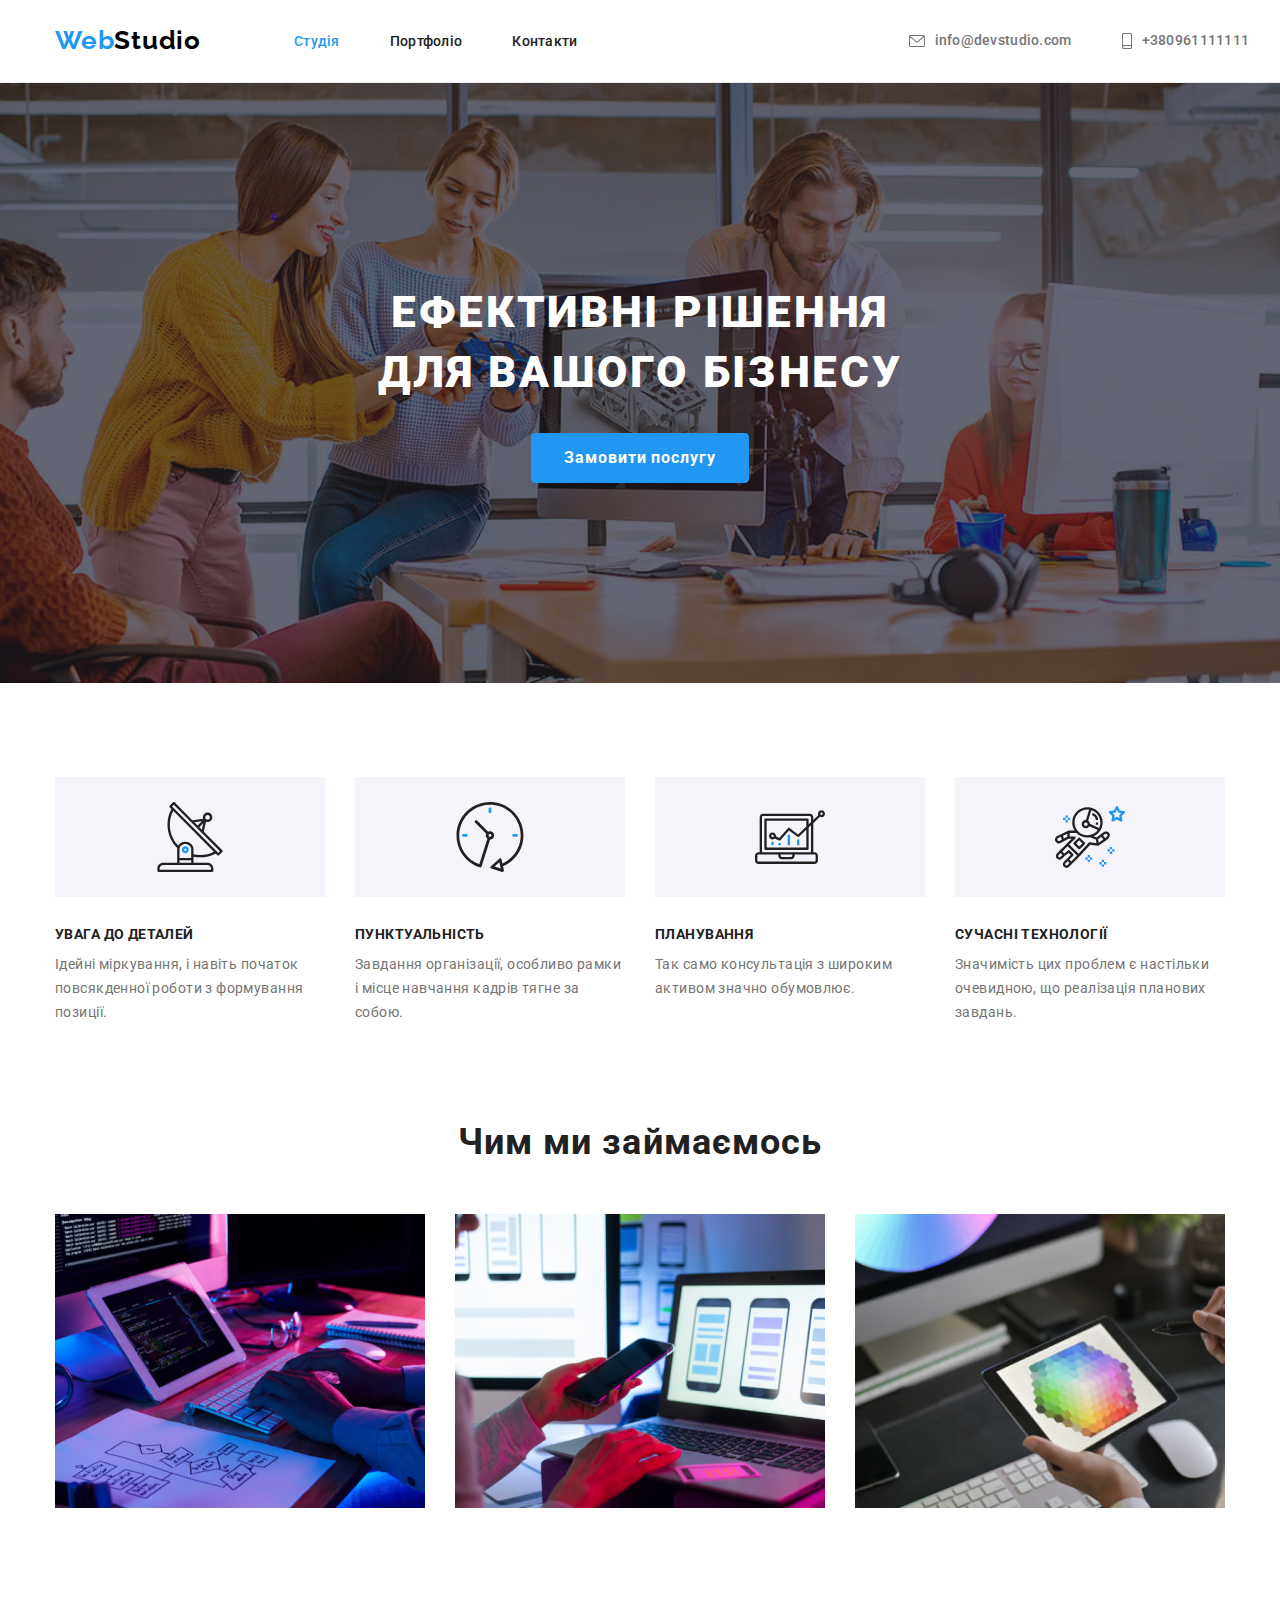
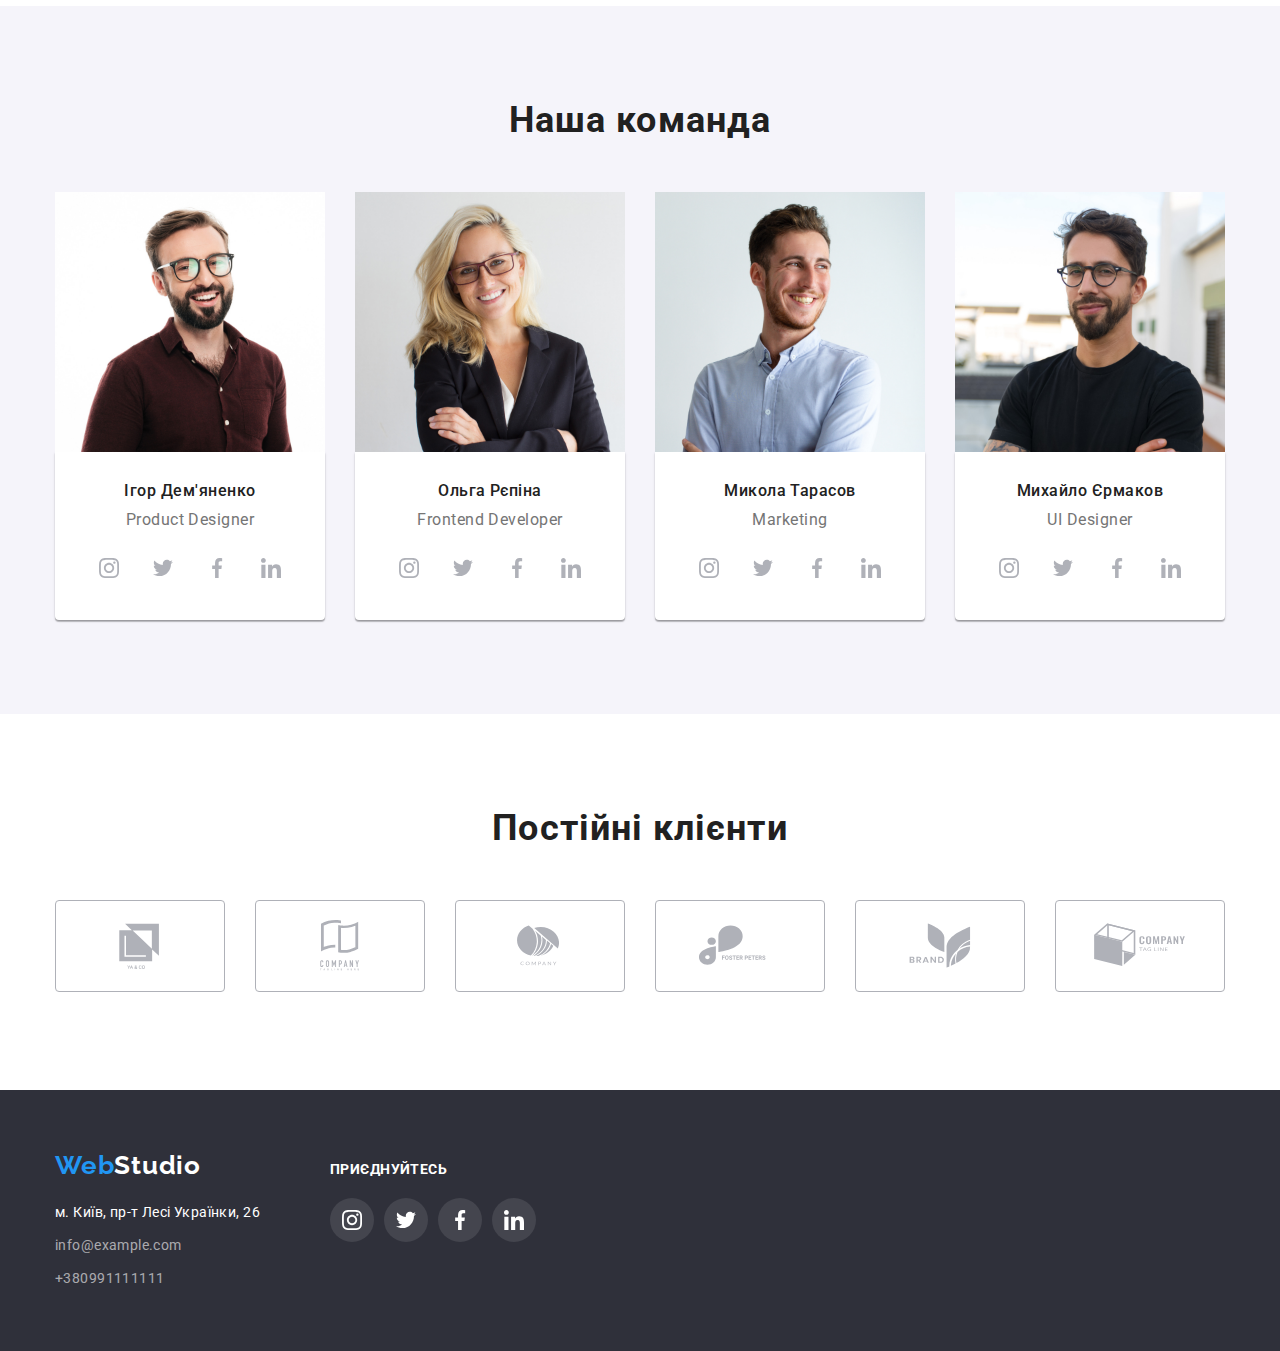
==== index.html @ d28029c6 "Добавляє файли з 4 домашки" ====
<!DOCTYPE html>
<html lang="ua">
  <head>
    <meta charset="UTF-8" />
    <meta http-equiv="X-UA-Compatible" content="IE=edge" />
    <meta name="viewport" content="width=device-width, initial-scale=1.0" />
    <title>WebStudio</title>
    <!-- Шрифти goolge fonts -->
    <link rel="preconnect" href="https://fonts.googleapis.com" />
    <link rel="preconnect" href="https://fonts.gstatic.com" crossorigin />
    <link
      href="https://fonts.googleapis.com/css2?family=Raleway:wght@700&family=Roboto:wght@400;500;700;900&display=swap"
      rel="stylesheet"
    />
    <!-- Нормалізатор стилів -->
    <link
      rel="stylesheet"
      href="https://cdnjs.cloudflare.com/ajax/libs/modern-normalize/1.1.0/modern-normalize.min.css"
    />
    <!-- Таблиця стилів -->
    <link rel="stylesheet" href="./css/styles.css" />
  </head>
  <body>
    <!-- Шапка сайту -->

    <header class="header">
      <div class="container header-container">
        <a class="header-link link" href="index.html"><span>Web</span>Studio</a>
        <nav class="nav">
          <ul class="nav-list">
            <li class="nav-item list">
              <a class="nav-link link current" href="index.html">Студія</a>
            </li>
            <li class="nav-item list">
              <a class="nav-link link" href="portfolio.html">Портфоліо</a>
            </li>
            <li class="nav-item list">
              <a class="nav-link link" href="">Контакти</a>
            </li>
          </ul>
        </nav>
        <div class="header-wrapper">
          <ul class="header-list">
            <li class="header-item list">
              <a class="header-mail link" href="mailto:info@devstudio.com">
                <svg class="header-icon" width="16" height="12">
                  <use href="images/icons/symbol-defs.svg#icon-sms"></use>
                </svg>
                info@devstudio.com
              </a>
            </li>
            <li class="header-item list">
              <a class="header-phone link" href="tel:+380961111111">
                <svg class="header-icon" width="10" height="16">
                  <use href="images/icons/symbol-defs.svg#icon-smartphone"></use>
                </svg>
                +380961111111
              </a>
            </li>
          </ul>
        </div>
      </div>
    </header>

    <!-- Основний вміст сторінки -->

    <main>
      <!-- Герой -->

      <section class="hero">
        <div class="container">
          <h1 class="hero-title">Ефективні рішення<br />для вашого бізнесу</h1>
          <button class="hero-btn" type="button">Замовити послугу</button>
        </div>
      </section>

      <!-- Секція переваги -->

      <section class="advantages">
        <div class="container">
          <h2 hidden>Наші переваги</h2>
          <ul class="advantages-list">
            <li class="advantages-item list">
              <div class="advantages-icons">
                <svg class="advantages-icon">
                  <use href="./images/icons/symbol-defs.svg#icon-antenna"></use>
                </svg>
              </div>
              <h3 class="advantages-title">Увага до деталей</h3>
              <p class="advantages-text">
                Ідейні міркування, і навіть початок повсякденної роботи з формування позиції.
              </p>
            </li>
            <li class="advantages-item list">
              <div class="advantages-icons">
                <svg class="advantages-icon">
                  <use href="./images/icons/symbol-defs.svg#icon-clock"></use>
                </svg>
              </div>
              <h3 class="advantages-title">Пунктуальність</h3>
              <p class="advantages-text">
                Завдання організації, особливо рамки і місце навчання кадрів тягне за собою.
              </p>
            </li>
            <li class="advantages-item list">
              <div class="advantages-icons">
                <svg class="advantages-icon">
                  <use href="./images/icons/symbol-defs.svg#icon-diagram"></use>
                </svg>
              </div>
              <h3 class="advantages-title">Планування</h3>
              <p class="advantages-text">
                Так само консультація з широким активом значно обумовлює.
              </p>
            </li>
            <li class="advantages-item list">
              <div class="advantages-icons">
                <svg class="advantages-icon">
                  <use href="./images/icons/symbol-defs.svg#icon-astronaut"></use>
                </svg>
              </div>
              <h3 class="advantages-title">Сучасні технології</h3>
              <p class="advantages-text">
                Значимість цих проблем є настільки очевидною, що реалізація планових завдань.
              </p>
            </li>
          </ul>
        </div>
      </section>

      <!-- Секція заняття-->

      <section class="work">
        <div class="container">
          <h2 class="work-title">Чим ми займаємось</h2>
          <ul class="work-list">
            <li class="work-item list">
              <img
                class="work-img"
                src="./images/box1.jpg"
                alt="робота з текстом"
                width="370"
                height="294"
              />
            </li>
            <li class="work-item list">
              <img
                class="work-img"
                src="./images/box2.jpg"
                alt="робота з комп'ютером та телефоном"
                width="370"
                height="294"
              />
            </li>
            <li class="work-item list">
              <img
                class="work-img"
                src="./images/box3.jpg"
                alt="робота з планшетом"
                width="370"
                height="294"
              />
            </li>
          </ul>
        </div>
      </section>

      <!-- Секція команда-->

      <section class="team">
        <div class="container">
          <h2 class="team-title">Наша команда</h2>
          <ul class="team-list">
            <li class="team-item list">
              <img
                class="team-img no-gap"
                src="./images/img4.jpg"
                alt="усміхнена людина"
                width="270"
                height="260"
              />
              <div class="team-wrapper">
                <h3 class="team-subtitle">Ігор Дем'яненко</h3>
                <p class="team-text" lang="en">Product Designer</p>
                <ul class="team-icon">
                  <li class="team-icon-list list">
                    <a class="team-link" href="">
                      <svg class="team-icons">
                        <use href="images/icons/symbol-defs.svg#icon-instagram"></use>
                      </svg>
                    </a>
                  </li>
                  <li class="team-icon-list list">
                    <a class="team-link" href="">
                      <svg class="team-icons">
                        <use href="images/icons/symbol-defs.svg#icon-twitter"></use>
                      </svg>
                    </a>
                  </li>
                  <li class="team-icon-list list">
                    <a class="team-link" href="">
                      <svg class="team-icons">
                        <use href="images/icons/symbol-defs.svg#icon-facebook"></use>
                      </svg>
                    </a>
                  </li>
                  <li class="team-icon-list list">
                    <a class="team-link" href="">
                      <svg class="team-icons">
                        <use href="images/icons/symbol-defs.svg#icon-linkedin-1"></use>
                      </svg>
                    </a>
                  </li>
                </ul>
              </div>
            </li>
            <li class="team-item list">
              <img
                class="team-img no-gap"
                src="./images/img1.jpg"
                alt="усміхнена людина"
                width="270"
                height="260"
              />
              <div class="team-wrapper">
                <h3 class="team-subtitle">Ольга Рєпіна</h3>
                <p class="team-text" lang="en">Frontend Developer</p>
                <ul class="team-icon">
                  <li class="team-icon-list list">
                    <a class="team-link" href="">
                      <svg class="team-icons">
                        <use href="images/icons/symbol-defs.svg#icon-instagram"></use>
                      </svg>
                    </a>
                  </li>
                  <li class="team-icon-list list">
                    <a class="team-link" href="">
                      <svg class="team-icons">
                        <use href="images/icons/symbol-defs.svg#icon-twitter"></use>
                      </svg>
                    </a>
                  </li>
                  <li class="team-icon-list list">
                    <a class="team-link" href="">
                      <svg class="team-icons">
                        <use href="images/icons/symbol-defs.svg#icon-facebook"></use>
                      </svg>
                    </a>
                  </li>
                  <li class="team-icon-list list">
                    <a class="team-link" href="">
                      <svg class="team-icons">
                        <use href="images/icons/symbol-defs.svg#icon-linkedin-1"></use>
                      </svg>
                    </a>
                  </li>
                </ul>
              </div>
            </li>
            <li class="team-item list">
              <img
                class="team-img no-gap"
                src="./images/img2.jpg"
                alt="усміхнена людина"
                width="270"
                height="260"
              />
              <div class="team-wrapper">
                <h3 class="team-subtitle">Микола Тарасов</h3>
                <p class="team-text" lang="en">Marketing</p>
                <ul class="team-icon">
                  <li class="team-icon-list list">
                    <a class="team-link" href="">
                      <svg class="team-icons">
                        <use href="images/icons/symbol-defs.svg#icon-instagram"></use>
                      </svg>
                    </a>
                  </li>
                  <li class="team-icon-list list">
                    <a class="team-link" href="">
                      <svg class="team-icons">
                        <use href="images/icons/symbol-defs.svg#icon-twitter"></use>
                      </svg>
                    </a>
                  </li>
                  <li class="team-icon-list list">
                    <a class="team-link" href="">
                      <svg class="team-icons">
                        <use href="images/icons/symbol-defs.svg#icon-facebook"></use>
                      </svg>
                    </a>
                  </li>
                  <li class="team-icon-list list">
                    <a class="team-link" href="">
                      <svg class="team-icons">
                        <use href="images/icons/symbol-defs.svg#icon-linkedin-1"></use>
                      </svg>
                    </a>
                  </li>
                </ul>
              </div>
            </li>
            <li class="team-item list">
              <img
                class="team-img no-gap"
                src="./images/img3.jpg"
                alt="усміхнена людина"
                width="270"
                height="260"
              />
              <div class="team-wrapper">
                <h3 class="team-subtitle">Михайло Єрмаков</h3>
                <p class="team-text" lang="en">UI Designer</p>
                <ul class="team-icon">
                  <li class="team-icon-list list">
                    <a class="team-link" href="">
                      <svg class="team-icons">
                        <use href="images/icons/symbol-defs.svg#icon-instagram"></use>
                      </svg>
                    </a>
                  </li>
                  <li class="team-icon-list list">
                    <a class="team-link" href="">
                      <svg class="team-icons">
                        <use href="images/icons/symbol-defs.svg#icon-twitter"></use>
                      </svg>
                    </a>
                  </li>
                  <li class="team-icon-list list">
                    <a class="team-link" href="">
                      <svg class="team-icons">
                        <use href="images/icons/symbol-defs.svg#icon-facebook"></use>
                      </svg>
                    </a>
                  </li>
                  <li class="team-icon-list list">
                    <a class="team-link" href="">
                      <svg class="team-icons">
                        <use href="images/icons/symbol-defs.svg#icon-linkedin-1"></use>
                      </svg>
                    </a>
                  </li>
                </ul>
              </div>
            </li>
          </ul>
        </div>
      </section>

      <!-- Секція постійні клієнти -->

      <section class="clients">
        <div class="container">
          <h2 class="clients-title">Постійні клієнти</h2>
          <ul class="clients-item">
            <li class="clients-list list">
              <a class="clients-link" href="">
                <svg class="clients-icon">
                  <use href="./images/icons/symbol-defs.svg#icon-Logo"></use>
                </svg>
              </a>
            </li>
            <li class="clients-list list">
              <a class="clients-link" href="">
                <svg class="clients-icon">
                  <use href="./images/icons/symbol-defs.svg#icon-Logo-1"></use>
                </svg>
              </a>
            </li>
            <li class="clients-list list">
              <a class="clients-link" href="">
                <svg class="clients-icon">
                  <use href="./images/icons/symbol-defs.svg#icon-Logo-2"></use>
                </svg>
              </a>
            </li>
            <li class="clients-list list">
              <a class="clients-link" href="">
                <svg class="clients-icon">
                  <use href="./images/icons/symbol-defs.svg#icon-Logo-6"></use>
                </svg>
              </a>
            </li>
            <li class="clients-list list">
              <a class="clients-link" href="">
                <svg class="clients-icon">
                  <use href="./images/icons/symbol-defs.svg#icon-Logo-3"></use>
                </svg>
              </a>
            </li>
            <li class="clients-list list">
              <a class="clients-link" href="">
                <svg class="clients-icon">
                  <use href="./images/icons/symbol-defs.svg#icon-Logo-4"></use>
                </svg>
              </a>
            </li>
          </ul>
        </div>
      </section>
    </main>

    <!--Підвал сайту-->

    <footer class="footer">
      <div class="container footer-container">
        <div class="">
          <a class="footer-link link" href="index.html"><span>Web</span>Studio</a>
          <address class="andress">
            <ul class="adress-list">
              <li class="adress-item list">
                <a class="adress-desk link" href="">м. Київ, пр-т Лесі Українки, 26</a>
              </li>
              <li class="adress-item list">
                <a class="adress-link link" href="mailto:info@example.com">info@example.com</a>
              </li>
              <li class="adress-item list">
                <a class="adress-link link" href="tel:+380991111111">+380991111111</a>
              </li>
            </ul>
          </address>
        </div>
        <div class="footer-wrapper">
          <p class="footer-text">ПРИЄДНУЙТЕСЬ</p>
          <ul class="footer-list list">
            <li class="footer-item">
              <a class="icon-link" href="">
                <svg class="footer-icon" width="20" height="20">
                  <use href="images/icons/symbol-defs.svg#icon-instagram-footer"></use>
                </svg>
              </a>
            </li>
            <li class="footer-item">
              <a class="icon-link" href="">
                <svg class="footer-icon" width="20" height="20">
                  <use href="images/icons/symbol-defs.svg#icon-twitter-footer"></use>
                </svg>
              </a>
            </li>
            <li class="footer-item">
              <a class="icon-link" href="">
                <svg class="footer-icon" width="20" height="20">
                  <use href="images/icons/symbol-defs.svg#icon-facebook-footer"></use>
                </svg>
              </a>
            </li>
            <li class="footer-item">
              <a class="icon-link" href="">
                <svg class="footer-icon" width="20" height="20">
                  <use href="images/icons/symbol-defs.svg#icon-linkedin-1-1"></use>
                </svg>
              </a>
            </li>
          </ul>
        </div>
      </div>
    </footer>
  </body>
</html>
---- css/styles.css ----
:root {
  /* Основний шрифт */
  --main-font: 'Roboto', sans-serif;
  /* Другорядний шрифт */
  --secondary-font: 'Raleway', sans-serif;

  /* Основний колір */
  --main-text-color: #212121;
  /* Другорядний колір(текст) */
  --second-text-color: #757575;
  /* Колір акценту */
  --accent-text-color: #2196f3;

  /* Кольори фону */
  --main-light-bg: #ffffff;
  --second-light-bg: #f5f4fa;
  --black-bg-color: #2f303a;
  --hero-bg-color: #c4c4c4;
}

body {
  font-family: var(--main-font);
  color: var(--main-text-color);
}

.container {
  width: 1200px;
  padding-left: 15px;
  padding-right: 15px;
  margin-left: auto;
  margin-right: auto;
}

h1,
h2,
h3,
p,
ul {
  margin-top: 0;
  margin-bottom: 0;
  padding-left: 0;
}

.list {
  list-style: none;
}

.link {
  text-decoration: none;
}

span {
  color: var(--accent-text-color);
}

/* Шапка сайту HEDER */
.header {
  background-color: var(--main-light-bg);
  border-bottom: 1px solid #ececec;
}

.header-container {
  display: flex;
  align-items: center;
}

.header-link {
  margin-right: 93px;
  margin-top: 24px;
  margin-bottom: 25px;

  font-family: var(--secondary-font);
  font-weight: 700;
  font-size: 26px;
  line-height: 1.19;
  letter-spacing: 0.03em;
  color: #000000;
}

.nav-list {
  display: flex;
  align-items: center;
  margin-top: 32px;
  margin-bottom: 32px;
}

.nav-item {
  display: block;
}

.nav-item:not(:last-child) {
  margin-right: 50px;
}

.nav-link {
  font-weight: 500;
  font-size: 14px;
  line-height: 1.14;
  letter-spacing: 0.02em;
  color: var(--main-text-color);
}

.nav-link:hover,
.nav-link:focus {
  color: var(--accent-text-color);
}

.nav-item .link.current {
  color: var(--accent-text-color);
}

.header-mail {
  display: flex;
  align-items: center;

  margin-left: 331px;
  margin-right: 50px;

  font-weight: 500;
  font-size: 14px;
  line-height: 1.14;
  letter-spacing: 0.02em;
  color: var(--second-text-color);
}

.header-phone {
  display: flex;
  align-items: center;

  font-weight: 500;
  font-size: 14px;
  line-height: 1.14;
  letter-spacing: 0.02em;
  color: var(--second-text-color);
}

.header-wrapper {
  margin-left: auto;
  margin-top: 32px;
  margin-bottom: 32px;
}

.header-wrapper .header-list {
  display: flex;
  align-items: center;
}

.header-icon {
  margin-right: 10px;
  fill: currentColor;
}

.header-wrapper .header-mail:hover,
.header-wrapper .header-mail:focus {
  fill: var(--accent-text-color);
}

.header-wrapper .header-phone:hover,
.header-wrapper .header-phone:focus {
  fill: var(--accent-text-color);
}

.header-phone:hover,
.header-phone:focus {
  color: var(--accent-text-color);
}

.header-mail:hover,
.header-mail:focus {
  color: var(--accent-text-color);
}

/* Секція герой HERO */
.hero {
  max-width: 1600;
  height: 600;
  margin-left: auto;
  margin-right: auto;
  background-color: var(--hero-bg-color);
  background-image: linear-gradient(to right, rgba(47, 48, 58, 0.4), rgba(47, 48, 58, 0.4)),
    url(../images/hero.jpg);
  background-repeat: no-repeat;
  background-position: center;
  background-size: cover;

  text-align: center;
  padding-top: 200px;
  padding-bottom: 200px;
}

.hero-title {
  margin-bottom: 30px;

  font-weight: 900;
  font-size: 44px;
  line-height: 1.36;
  letter-spacing: 0.06em;
  text-transform: uppercase;
  color: var(--main-light-bg);
}

.hero-btn {
  min-width: 200px;
  padding: 9px 32px;
  border-radius: 4px;
  border: 1px solid var(--accent-text-color);

  align-items: center;
  font-family: var(--main-font);
  font-weight: 700;
  font-size: 16px;
  line-height: 1.87;
  letter-spacing: 0.06em;
  cursor: pointer;
  color: var(--main-light-bg);
  background-color: var(--accent-text-color);
}

.hero-btn:hover,
.hero-btn:focus {
  background-color: #188ce8;
}

/* Секція переваги ADVANTAGES */
.advantages {
  padding-top: 94px;
  padding-bottom: 94px;
}

.advantages-list {
  display: flex;
}

.advantages-item {
  width: 270px;
  height: 251px;
}

.advantages-item:not(:last-child) {
  margin-right: 30px;
}

.advantages-icons {
  display: flex;
  align-items: center;
  justify-content: center;

  margin-bottom: 30px;
  background-color: var(--second-light-bg);
  height: 120px;
}

.advantages-icon {
  width: 70px;
  height: 70px;
}

.advantages-title {
  margin-bottom: 10px;

  font-weight: 700;
  font-size: 14px;
  line-height: 1.14;
  letter-spacing: 0.03em;
  text-transform: uppercase;
}

.advantages-text {
  font-size: 14px;
  line-height: 1.71;
  letter-spacing: 0.03em;
  color: var(--second-text-color);
}

/* Секція заняття WORK */
.work {
  padding-bottom: 94px;
}

.work-title {
  margin-bottom: 50px;

  text-align: center;
  font-weight: 700;
  font-size: 36px;
  line-height: 1.16;
  letter-spacing: 0.03em;
}

.work-list {
  display: flex;
}

.work-item:not(:last-child) {
  margin-right: 30px;
}

/* Секція команда TEAM */
.team {
  background-color: var(--second-light-bg);
  padding-top: 94px;
  padding-bottom: 94px;
}

.team-title {
  margin-bottom: 50px;

  text-align: center;
  font-weight: 700;
  font-size: 36px;
  line-height: 1.16;
  letter-spacing: 0.03em;
}

.team-list {
  display: flex;
}

.team-item {
  width: 270px;
  height: 428px;
}

.team-item:not(:last-child) {
  margin-right: 30px;
  width: 270px;
  height: 428px;
}

.team-img.no-gap {
  display: block;
}

.team-wrapper {
  padding-top: 30px;
  padding-bottom: 30px;

  height: 168px;
  background: var(--main-light-bg);
  box-shadow: 0px 1px 3px rgba(0, 0, 0, 0.12), 0px 1px 1px rgba(0, 0, 0, 0.14),
    0px 2px 1px rgba(0, 0, 0, 0.2);
  border-radius: 0px 0px 4px 4px;
}

.team-subtitle {
  margin-bottom: 10px;

  text-align: center;
  font-weight: 500;
  font-size: 16px;
  line-height: 1.18;
  letter-spacing: 0.03em;
}

.team-text {
  margin-bottom: 16px;

  text-align: center;
  font-size: 16px;
  line-height: 1.18;
  letter-spacing: 0.03em;
  color: var(--second-text-color);
}

.team-icon {
  display: flex;
  justify-content: center;
}

.team-link {
  display: flex;
  align-items: center;
  justify-content: center;

  width: 44px;
  height: 44px;
  border-radius: 50%;
}

.team-link:hover .team-icons,
.team-link:focus .team-icons {
  fill: var(--main-light-bg);
}

.team-link:hover,
.team-link:focus {
  background-color: var(--accent-text-color);
}

.team-icon-list:not(:last-child) {
  margin-right: 10px;
}

.team-icons {
  fill: #afb1b8;
  width: 20px;
  height: 20px;
}

/* Секція клієнти clients*/

.clients {
  padding-top: 94px;
  padding-bottom: 94px;
}

.clients-title {
  margin-bottom: 50px;

  text-align: center;
  font-weight: 700;
  font-size: 36px;
  line-height: 1.16;
  letter-spacing: 0.03em;
}

.clients-item {
  display: flex;
  align-items: center;
  justify-content: center;
}

.clients-list:not(:last-child) {
  margin-right: 30px;
}

.clients-icon {
  fill: #afb1b8;
}

.clients-link:hover .clients-icon,
.clients-link:focus .clients-icon {
  fill: var(--accent-text-color);
  border-color: var(--accent-text-color);
}

.clients-icon {
  padding: 16px 32px 16px 32px;
  border: 1px solid rgba(175, 177, 184, 1);
  border-radius: 4px;
  width: 170px;
  height: 92px;
}

/* Секція підвал FOOTER */

.footer {
  background-color: var(--black-bg-color);
  padding-top: 60px;
  padding-bottom: 60px;
}

.footer-container {
  display: flex;
  align-items: baseline;
}

.footer-link {
  display: block;
  margin-bottom: 20px;

  font-family: var(--secondary-font);
  font-weight: 700;
  font-size: 26px;
  line-height: 1.19;
  letter-spacing: 0.03em;
  color: var(--main-light-bg);
}

.adress-item:not(:last-child) {
  margin-bottom: 9px;
}

.adress-desk {
  display: block;

  font-style: normal;
  font-size: 14px;
  line-height: 1.71;
  letter-spacing: 0.03em;
  color: var(--main-light-bg);
}

.adress-desk:hover,
.adress-desk:focus {
  color: var(--accent-text-color);
}

.adress-link {
  display: block;

  font-style: normal;
  font-size: 14px;
  line-height: 1.71;
  letter-spacing: 0.03em;
  color: rgba(255, 255, 255, 0.6);
}

.adress-link:hover,
.adress-link:focus {
  color: var(--accent-text-color);
}

.footer-wrapper {
  margin-left: 70px;
}

.footer-text {
  margin-bottom: 20px;

  font-weight: 700;
  font-size: 14px;
  line-height: 1.14;
  letter-spacing: 0.03em;
  text-transform: uppercase;
  color: var(--main-light-bg);
}

.footer-list {
  display: flex;
  align-items: center;
}

.footer-item:not(:last-child) {
  margin-right: 10px;
}

.icon-link {
  display: flex;
  align-items: center;
  justify-content: center;

  width: 44px;
  height: 44px;
  background-color: rgba(255, 255, 255, 0.1);
  border-radius: 50px;
  cursor: pointer;
}

.icon-link:hover,
.icon-link:focus {
  background-color: var(--accent-text-color);
}

/* Секція портфоліо PORTFOLIO */
.portfolio {
  padding-top: 94px;
  padding-bottom: 94px;
}

.portfolio-list {
  display: flex;
  justify-content: center;
  margin-bottom: 50px;
}

.portfolio-item:not(:last-child) {
  margin-right: 8px;
}

.portfolio-btn {
  padding: 5px 22px;
  border-radius: 4px;
  border: 1px solid var(--second-light-bg);

  font-family: var(--main-font);
  font-weight: 500;
  font-size: 16px;
  line-height: 1.62;
  letter-spacing: 0.03em;
  background: var(--second-light-bg);
  color: var(--main-text-color);
}

.portfolio-btn:hover,
.portfolio-btn:focus {
  color: var(--main-light-bg);
  background-color: var(--accent-text-color);
  cursor: pointer;
}

.portfolio-second-list {
  display: flex;
  flex-wrap: wrap;
  margin-top: -30px;
  margin-left: -30px;
}

.portfolio-second-item {
  margin-top: 30px;
  margin-left: 30px;
  cursor: pointer;
}

.portfolio-img.no-gap {
  display: block;
}

.portfolio-second-item {
  flex-basis: calc((100% - 90px) / 3);
  /* flex-basis: calc(100% / 3 - 60px); */
}

.portfolio-second-item:hover {
  box-shadow: 0px 4px 4px 0px rgba(0, 0, 0, 0.25), 0px 4px 4px 0px rgba(0, 0, 0, 0.25);
}

.nav-list .link.curretn {
  color: var(--accent-text-color);
}

.portfolio-wrapper {
  padding: 20px 24px;
  background: var(--main-light-bg);
  border-right: 1px solid #eeeeee;
  border-bottom: 1px solid #eeeeee;
  border-left: 1px solid #eeeeee;
}

.portfolio-title {
  margin-bottom: 4px;

  font-weight: 700;
  font-size: 18px;
  line-height: 2;
  letter-spacing: 0.06em;
}

.portfolio-text {
  font-size: 16px;
  line-height: 1.87;
  letter-spacing: 0.03em;
  color: var(--second-text-color);
}
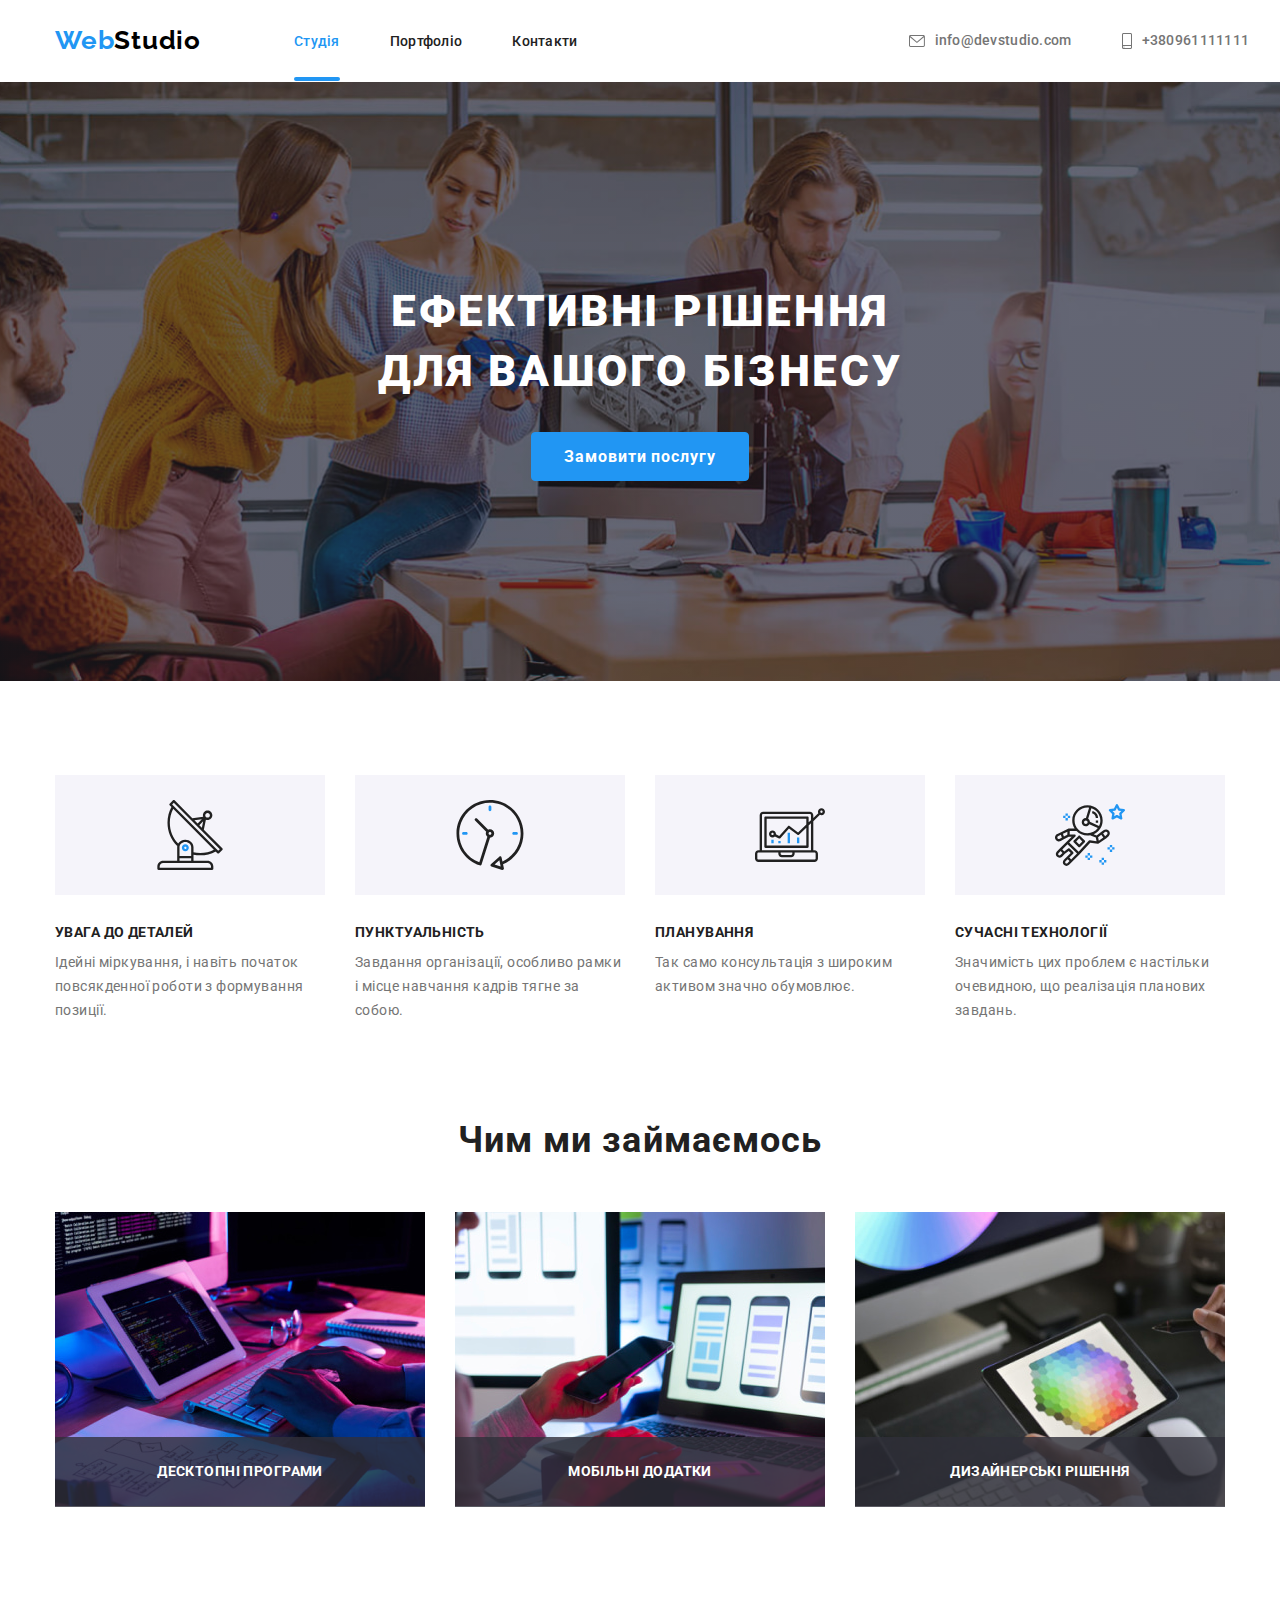
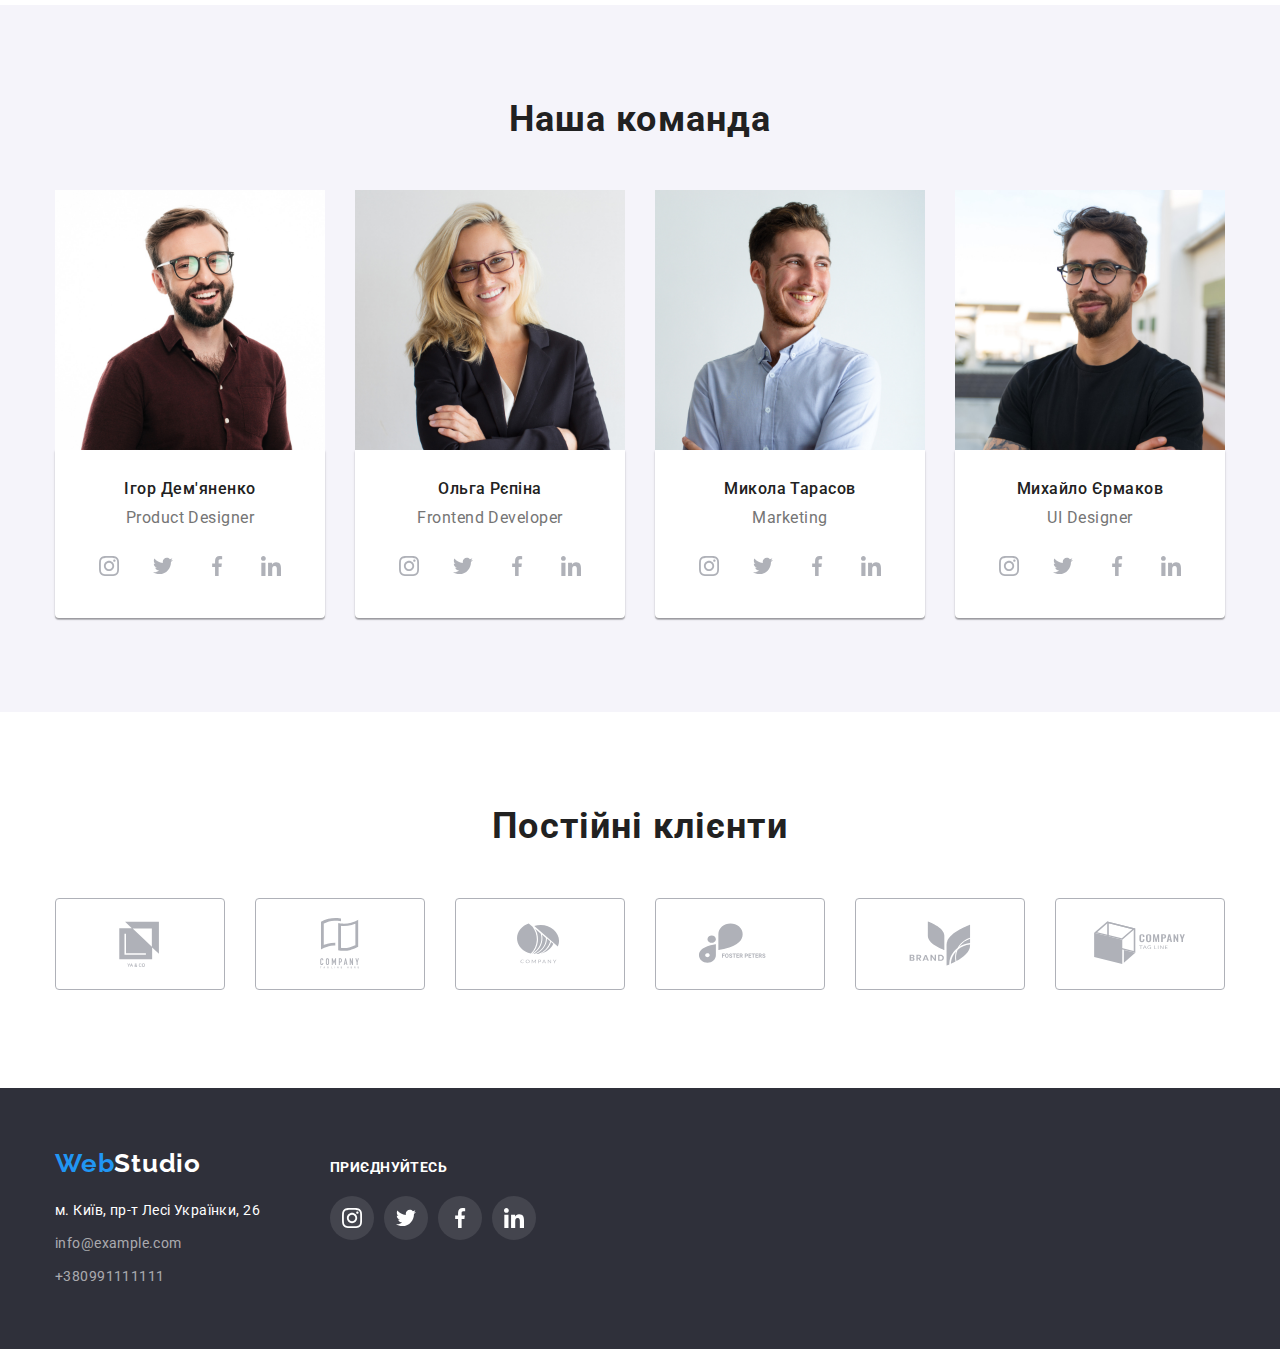
==== commit 648cefbc: "Добавляє позиціонування тексту та фону до секції work" ====
--- a/index.html
+++ b/index.html
@@ -142,6 +142,7 @@
                 width="370"
                 height="294"
               />
+              <p class="work-text">Десктопні програми</p>
             </li>
             <li class="work-item list">
               <img
@@ -151,6 +152,7 @@
                 width="370"
                 height="294"
               />
+              <p class="work-text">Мобільні додатки</p>
             </li>
             <li class="work-item list">
               <img
@@ -160,6 +162,7 @@
                 width="370"
                 height="294"
               />
+              <p class="work-text">Дизайнерські рішення</p>
             </li>
           </ul>
         </div>
--- a/css/styles.css
+++ b/css/styles.css
@@ -93,6 +93,8 @@
 }
 
 .nav-link {
+  transition: color 250ms cubic-bezier(0.4, 0, 0.2, 1);
+
   font-weight: 500;
   font-size: 14px;
   line-height: 1.14;
@@ -100,6 +102,25 @@
   color: var(--main-text-color);
 }
 
+.nav-link.current {
+  position: relative;
+  padding-bottom: 28px;
+}
+
+.current::after {
+  position: absolute;
+  top: 100%;
+  left: 0;
+  content: '';
+
+  display: inline-block;
+  border-radius: 2px;
+  width: 100%;
+  height: 4px;
+
+  background-color: var(--accent-text-color);
+}
+
 .nav-link:hover,
 .nav-link:focus {
   color: var(--accent-text-color);
@@ -110,6 +131,8 @@
 }
 
 .header-mail {
+  transition: color 250ms cubic-bezier(0.4, 0, 0.2, 1);
+
   display: flex;
   align-items: center;
 
@@ -124,6 +147,8 @@
 }
 
 .header-phone {
+  transition: color 250ms cubic-bezier(0.4, 0, 0.2, 1);
+
   display: flex;
   align-items: center;
 
@@ -186,6 +211,7 @@
   text-align: center;
   padding-top: 200px;
   padding-bottom: 200px;
+  margin-top: -1.5px;
 }
 
 .hero-title {
@@ -200,6 +226,8 @@
 }
 
 .hero-btn {
+  transition: background-color 250ms cubic-bezier(0.4, 0, 0.2, 1);
+
   min-width: 200px;
   padding: 9px 32px;
   border-radius: 4px;
@@ -295,6 +323,30 @@
   margin-right: 30px;
 }
 
+.work-item {
+  position: relative;
+}
+
+.work-text {
+  position: absolute;
+  bottom: 4px;
+  right: 0;
+
+  padding: 27px 0px 27px 0px;
+  width: 370px;
+  height: 70px;
+
+  font-weight: 700;
+  font-size: 14px;
+  line-height: 1.14;
+  text-align: center;
+  letter-spacing: 0.03em;
+  text-transform: uppercase;
+
+  color: var(--main-light-bg);
+  background-color: rgba(47, 48, 58, 0.8);
+}
+
 /* Секція команда TEAM */
 .team {
   background-color: var(--second-light-bg);
@@ -368,6 +420,8 @@
 }
 
 .team-link {
+  transition: background-color 250ms cubic-bezier(0.4, 0, 0.2, 1);
+
   display: flex;
   align-items: center;
   justify-content: center;
@@ -375,6 +429,10 @@
   width: 44px;
   height: 44px;
   border-radius: 50%;
+}
+
+.team-icons {
+  transition: fill 250ms cubic-bezier(0.4, 0, 0.2, 1);
 }
 
 .team-link:hover .team-icons,
@@ -435,6 +493,8 @@
 }
 
 .clients-icon {
+  transition: fill 250ms cubic-bezier(0.4, 0, 0.2, 1);
+
   padding: 16px 32px 16px 32px;
   border: 1px solid rgba(175, 177, 184, 1);
   border-radius: 4px;
@@ -442,6 +502,10 @@
   height: 92px;
 }
 
+.team-link {
+  transition: background-color 250ms cubic-bezier(0.4, 0, 0.2, 1);
+}
+
 /* Секція підвал FOOTER */
 
 .footer {
@@ -472,6 +536,8 @@
 }
 
 .adress-desk {
+  transition: color 250ms cubic-bezier(0.4, 0, 0.2, 1);
+
   display: block;
 
   font-style: normal;
@@ -487,6 +553,8 @@
 }
 
 .adress-link {
+  transition: color 250ms cubic-bezier(0.4, 0, 0.2, 1);
+
   display: block;
 
   font-style: normal;
@@ -526,6 +594,8 @@
 }
 
 .icon-link {
+  transition: background-color 250ms cubic-bezier(0.4, 0, 0.2, 1);
+
   display: flex;
   align-items: center;
   justify-content: center;
@@ -559,6 +629,9 @@
 }
 
 .portfolio-btn {
+  transition: background-color 250ms cubic-bezier(0.4, 0, 0.2, 1),
+    color 250ms cubic-bezier(0.4, 0, 0.2, 1);
+
   padding: 5px 22px;
   border-radius: 4px;
   border: 1px solid var(--second-light-bg);
@@ -597,6 +670,8 @@
 }
 
 .portfolio-second-item {
+  transition: box-shadow 250ms cubic-bezier(0.4, 0, 0.2, 1);
+
   flex-basis: calc((100% - 90px) / 3);
   /* flex-basis: calc(100% / 3 - 60px); */
 }
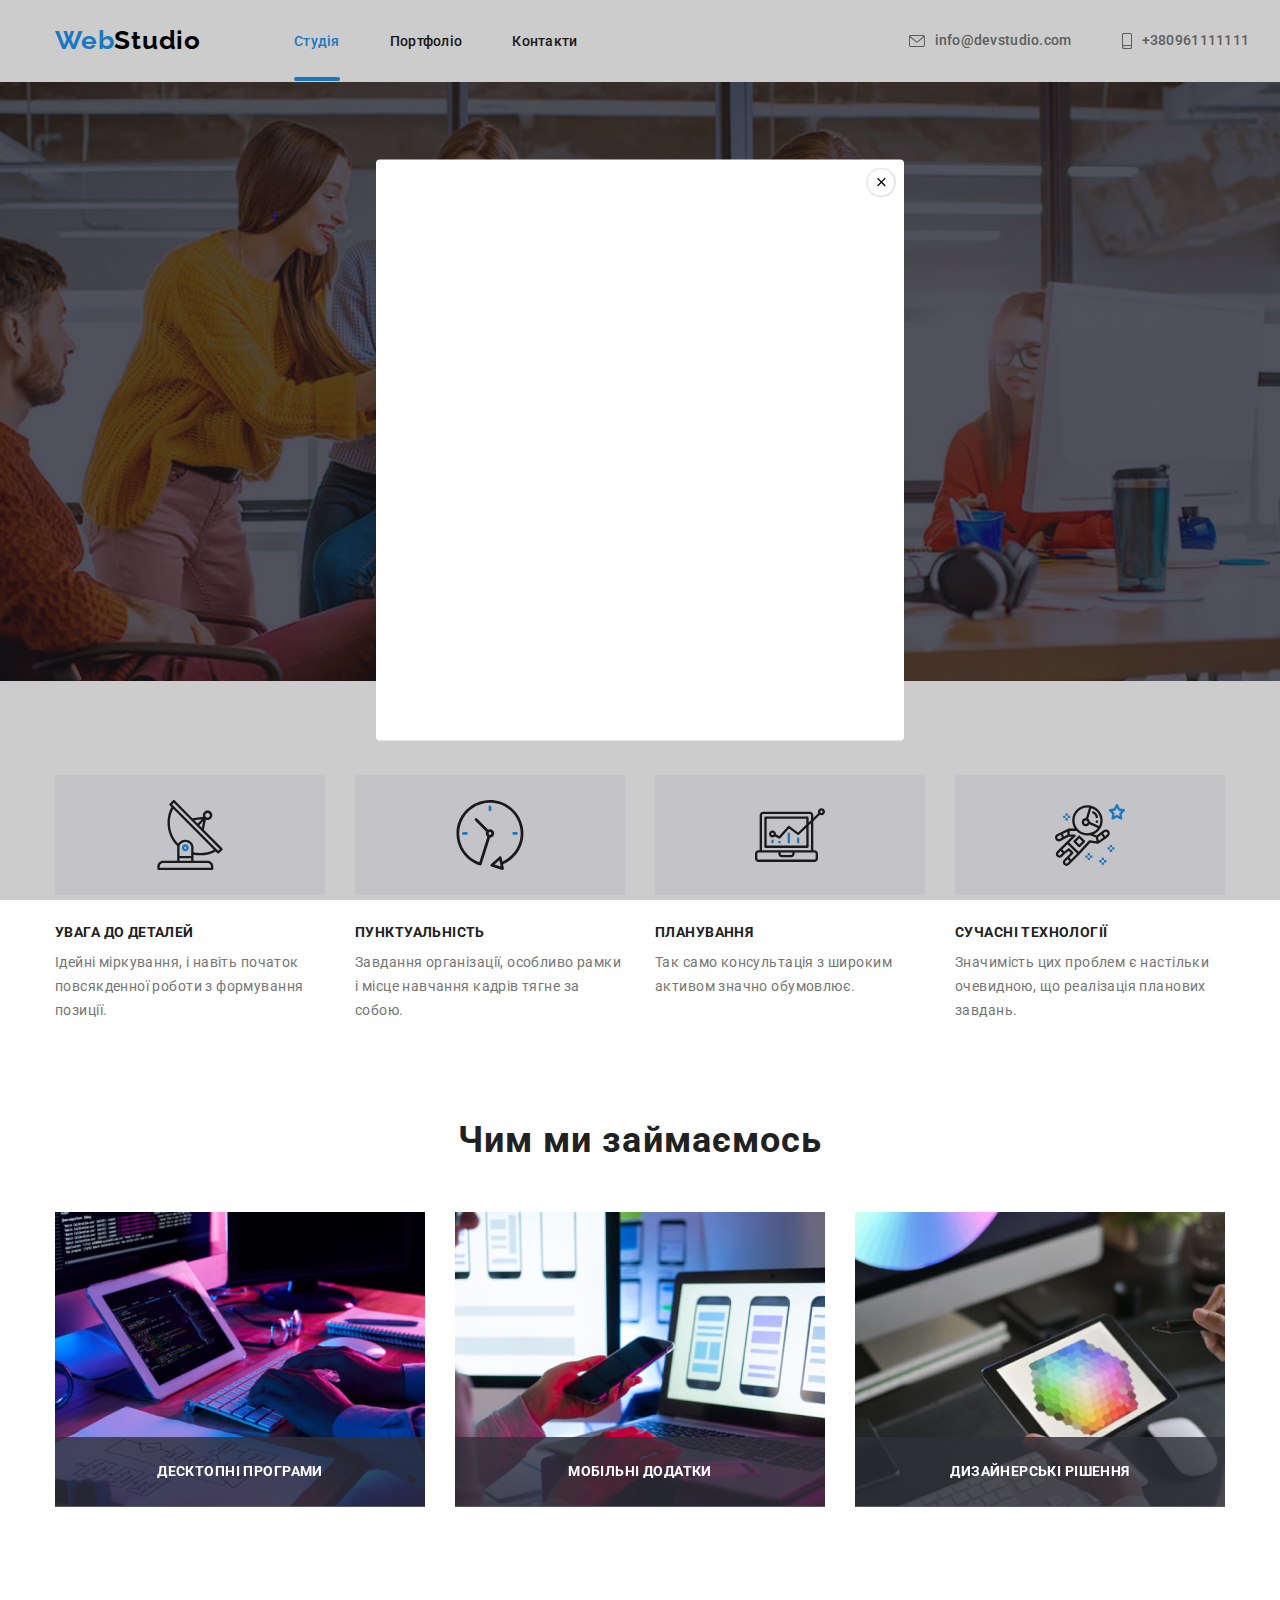
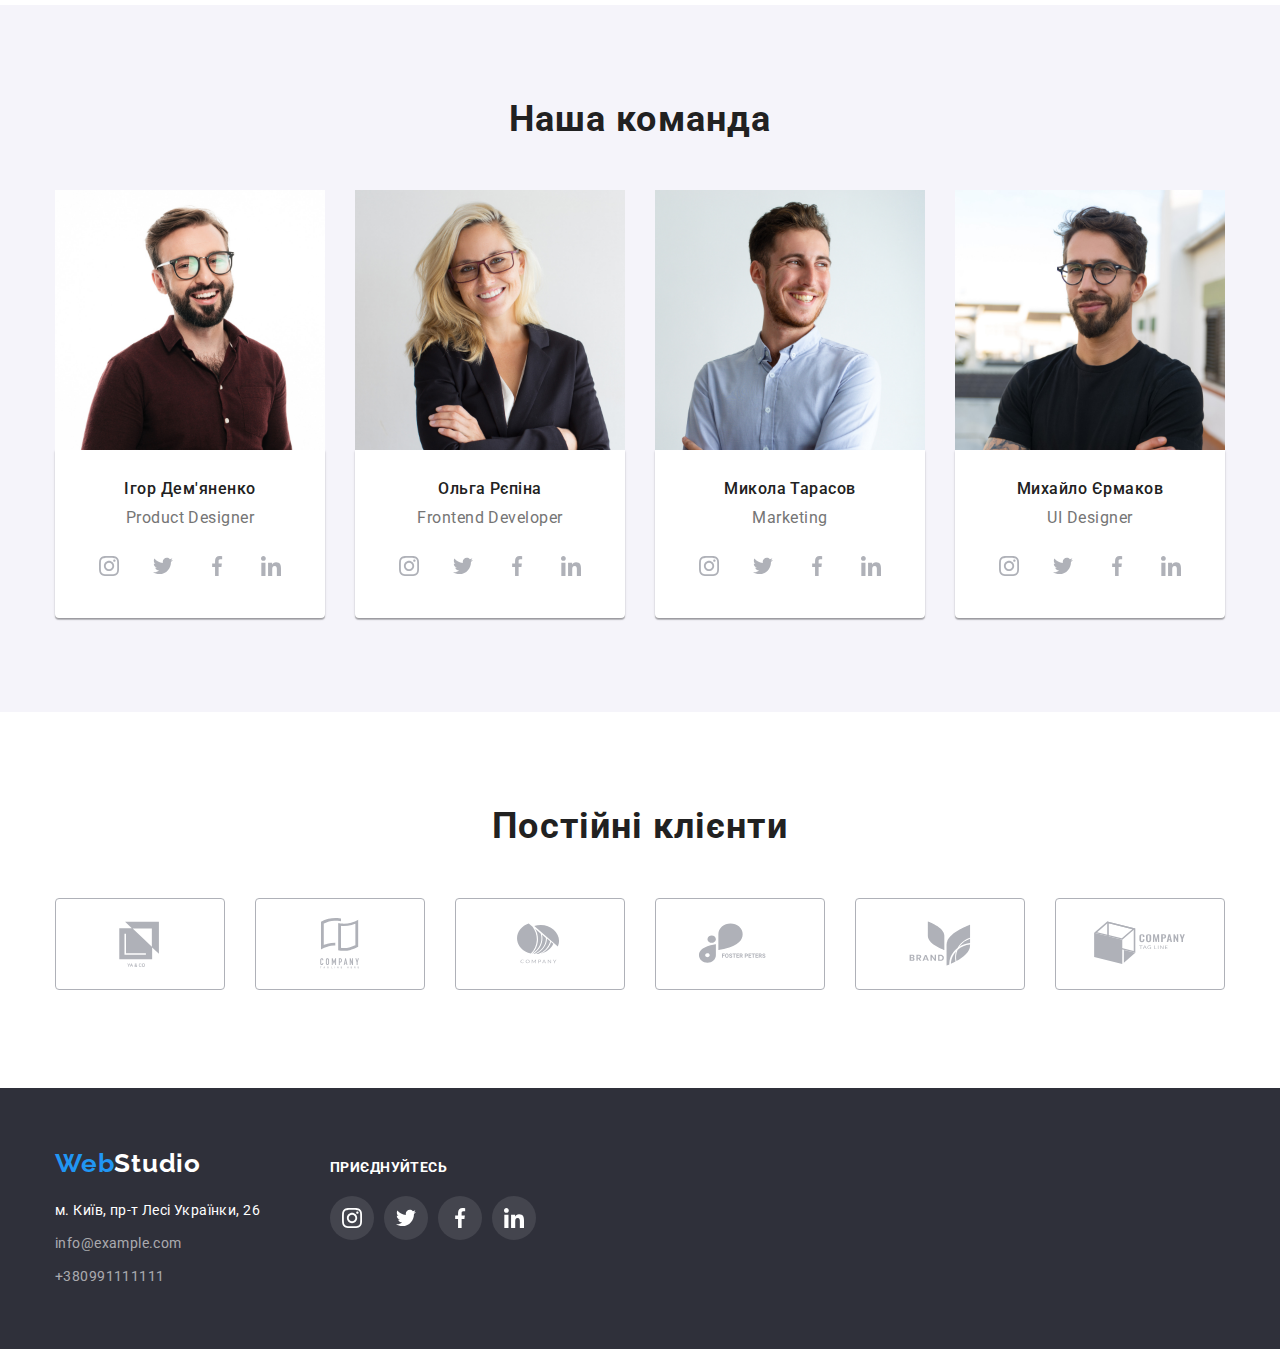
==== commit 71859d4c: "commit" ====
--- a/index.html
+++ b/index.html
@@ -70,7 +70,16 @@
       <section class="hero">
         <div class="container">
           <h1 class="hero-title">Ефективні рішення<br />для вашого бізнесу</h1>
-          <button class="hero-btn" type="button">Замовити послугу</button>
+          <button class="hero-btn" type="button" data-modal-open>Замовити послугу</button>
+          <div class="backdrop" data-modal>
+            <div class="modal">
+              <button class="modal-buttom" data-modal-close>
+                <svg class="modal-icon" width="18" height="18">
+                  <use href="images/icons/close.svg#icon-close"></use>
+                </svg>
+              </button>
+            </div>
+          </div>
         </div>
       </section>
 
@@ -458,5 +467,6 @@
         </div>
       </div>
     </footer>
+    <script src="./js/modal.js"></script>
   </body>
 </html>
--- a/css/styles.css
+++ b/css/styles.css
@@ -249,6 +249,51 @@
   background-color: #188ce8;
 }
 
+.backdrop {
+  position: fixed;
+  top: 0;
+  left: 0;
+
+  width: 100%;
+  height: 100%;
+  background-color: rgba(0, 0, 0, 0.2);
+}
+
+.backdrop.is-hidden {
+  visibility: hidden;
+  opacity: 0;
+  pointer-events: none;
+}
+
+.modal {
+  position: absolute;
+  top: 50%;
+  left: 50%;
+  transform: translate(-50%, -50%);
+
+  min-width: 528px;
+  min-height: 581px;
+  border-radius: 4px;
+
+  background-color: var(--main-light-bg);
+}
+
+.modal-buttom {
+  display: flex;
+  align-items: center;
+
+  margin-left: auto;
+  margin-top: 8px;
+  margin-right: 8px;
+  width: 30px;
+  height: 30px;
+
+  border-color: rgba(0, 0, 0, 0.1);
+  background-color: var(--main-light-bg);
+  border-radius: 50%;
+  cursor: pointer;
+}
+
 /* Секція переваги ADVANTAGES */
 .advantages {
   padding-top: 94px;
@@ -660,20 +705,48 @@
 }
 
 .portfolio-second-item {
+  transition: box-shadow 250ms cubic-bezier(0.4, 0, 0.2, 1);
+
+  flex-basis: calc((100% - 90px) / 3);
+  /* flex-basis: calc(100% / 3 - 60px); */
+
   margin-top: 30px;
   margin-left: 30px;
   cursor: pointer;
 }
 
+.portfolio-overlay {
+  position: relative;
+  overflow: hidden;
+}
+
 .portfolio-img.no-gap {
   display: block;
 }
 
-.portfolio-second-item {
-  transition: box-shadow 250ms cubic-bezier(0.4, 0, 0.2, 1);
-
-  flex-basis: calc((100% - 90px) / 3);
-  /* flex-basis: calc(100% / 3 - 60px); */
+.text-overlay {
+  position: absolute;
+  bottom: 0;
+  left: 0;
+  transform: translateY(100%);
+  transition: transform 250ms cubic-bezier(0.4, 0, 0.2, 1);
+
+  padding: 63px 24px 63px 24px;
+
+  width: 100%;
+  height: 294px;
+
+  font-weight: 400;
+  font-size: 18px;
+  line-height: 1.56;
+  letter-spacing: 0.03em;
+
+  color: var(--main-light-bg);
+  background-color: rgba(33, 150, 243, 0.9);
+}
+
+.portfolio-second-item:hover .text-overlay {
+  transform: translateY(0);
 }
 
 .portfolio-second-item:hover {
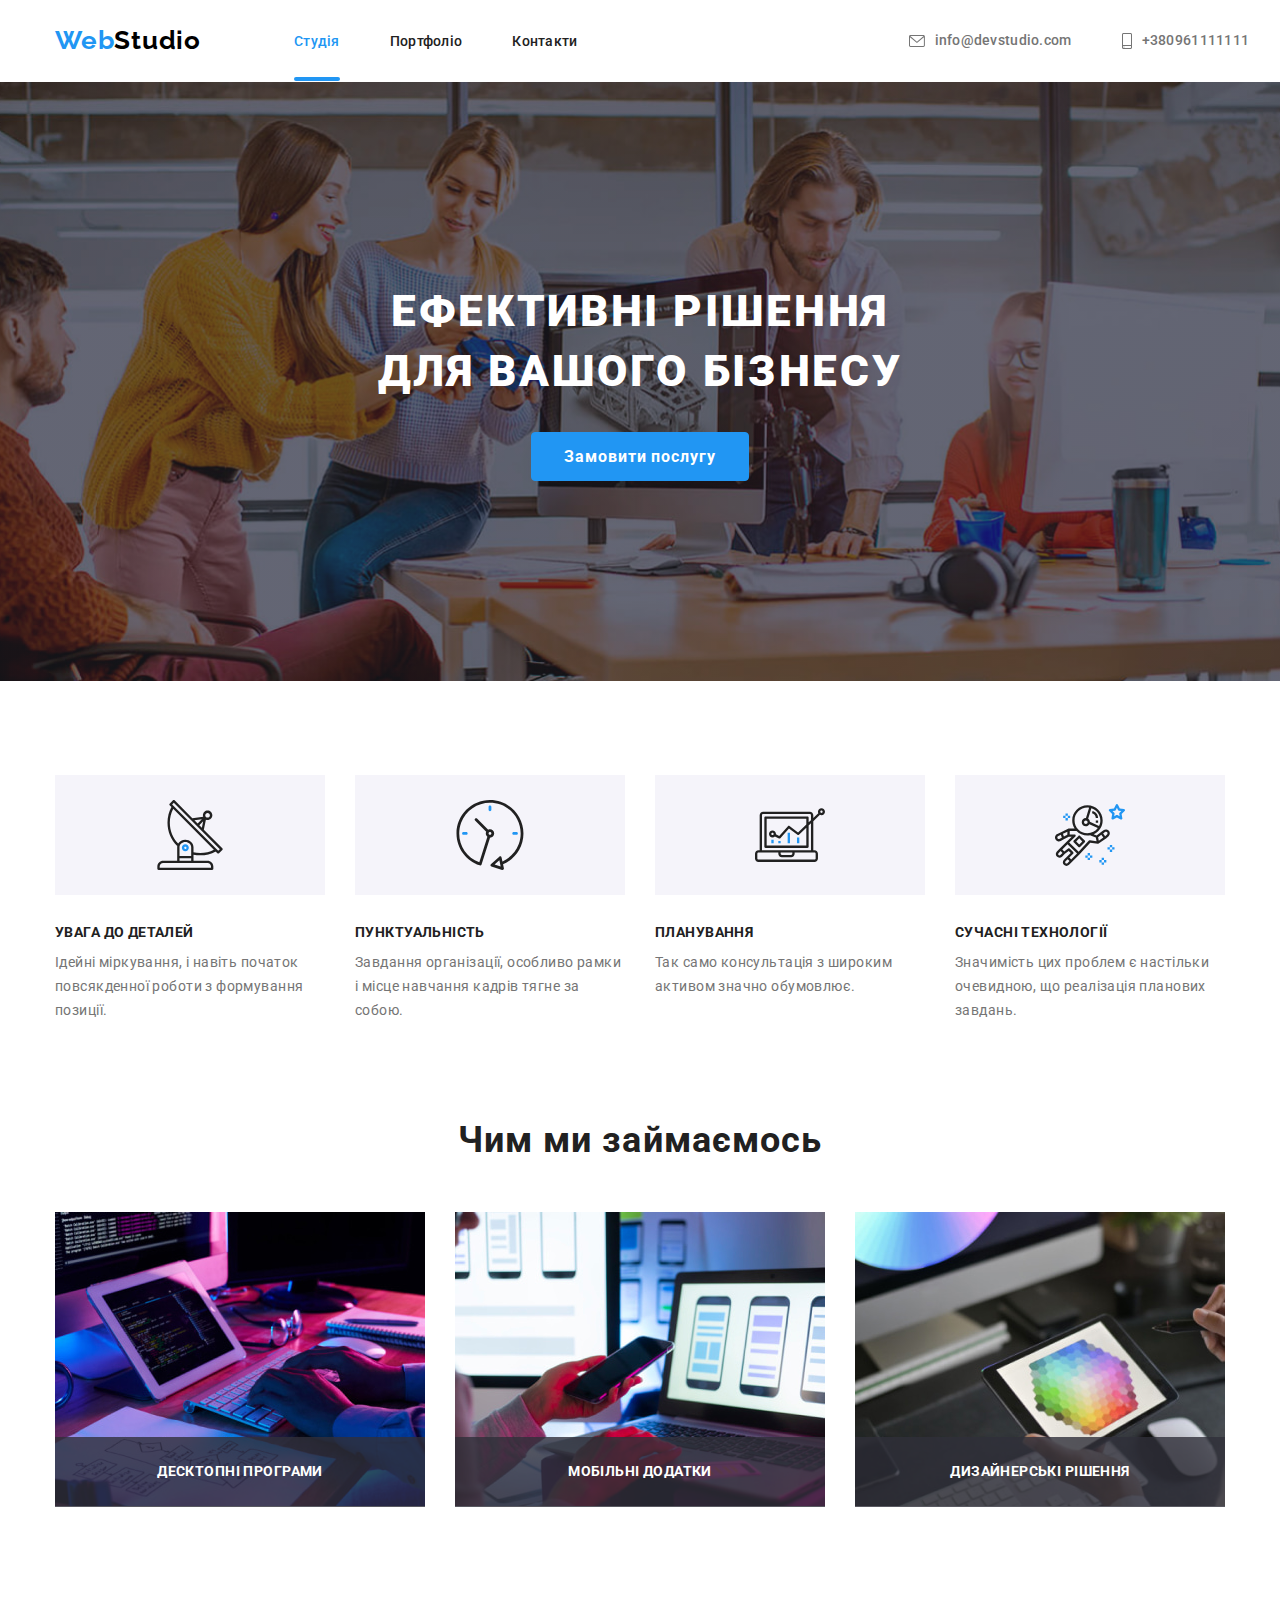
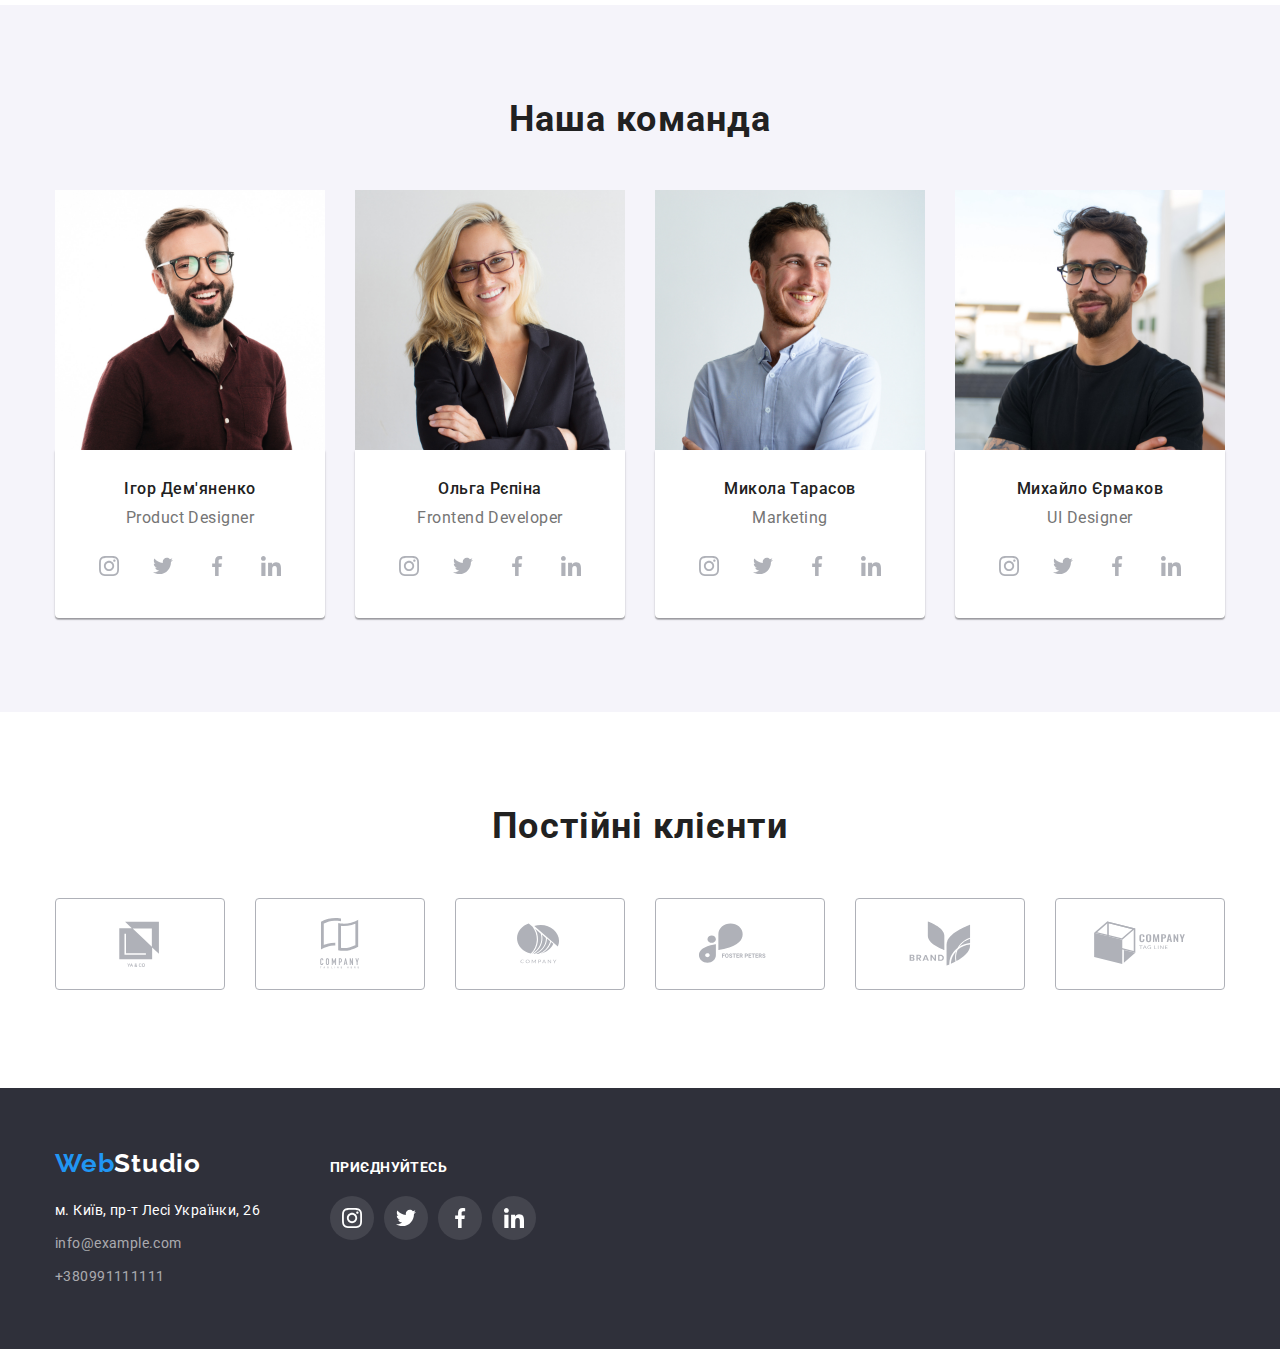
==== commit 67f55f6a: "commit" ====
--- a/index.html
+++ b/index.html
@@ -70,10 +70,10 @@
       <section class="hero">
         <div class="container">
           <h1 class="hero-title">Ефективні рішення<br />для вашого бізнесу</h1>
-          <button class="hero-btn" type="button" data-modal-open>Замовити послугу</button>
-          <div class="backdrop" data-modal>
+          <button data-modal-open class="hero-btn" type="button">Замовити послугу</button>
+          <div data-modal class="backdrop is-hidden">
             <div class="modal">
-              <button class="modal-buttom" data-modal-close>
+              <button data-modal-close class="modal-buttom">
                 <svg class="modal-icon" width="18" height="18">
                   <use href="images/icons/close.svg#icon-close"></use>
                 </svg>
